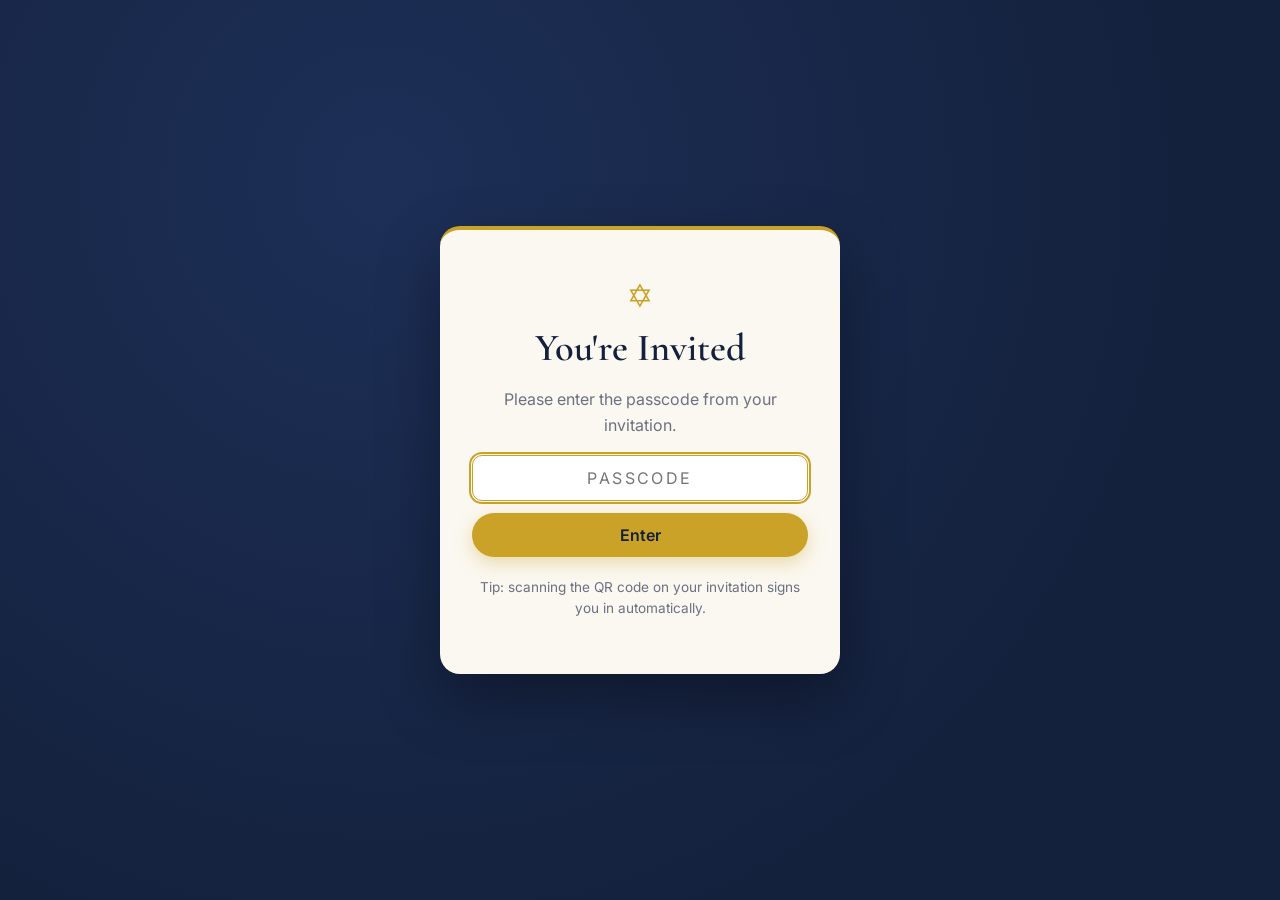
==== bar-mitzvah/index.html @ 8db835a4 "Add private bar mitzvah site with RSVP form, Google Sheets backend and QR code Passcode-gated event " ====
<!DOCTYPE html>
<html lang="en">
<head>
  <meta charset="utf-8" />
  <meta name="viewport" content="width=device-width, initial-scale=1" />
  <!-- Private event: keep out of search engines -->
  <meta name="robots" content="noindex, nofollow, noarchive" />
  <title>Bar Mitzvah</title>
  <link rel="preconnect" href="https://fonts.googleapis.com" />
  <link rel="preconnect" href="https://fonts.gstatic.com" crossorigin />
  <link href="https://fonts.googleapis.com/css2?family=Cormorant+Garamond:ital,wght@0,500;0,600;1,500&family=Inter:wght@400;500;600&display=swap" rel="stylesheet" />
  <link rel="stylesheet" href="styles.css" />
  <script src="config.js"></script>
</head>
<body>

  <!-- ============ ACCESS GATE ============ -->
  <div id="gate" class="gate" hidden>
    <div class="gate-card">
      <div class="star" aria-hidden="true">✡</div>
      <h1 class="gate-title">You're Invited</h1>
      <p class="gate-sub">Please enter the passcode from your invitation.</p>
      <form id="gate-form" autocomplete="off">
        <label for="passcode" class="sr-only">Passcode</label>
        <input id="passcode" type="text" placeholder="Passcode" autocapitalize="characters" required />
        <button type="submit" class="btn btn-gold">Enter</button>
        <p id="gate-error" class="gate-error" role="alert" hidden>That passcode didn't match. Please check your invitation.</p>
      </form>
      <p class="gate-hint">Tip: scanning the QR code on your invitation signs you in automatically.</p>
    </div>
  </div>

  <!-- ============ SITE ============ -->
  <div id="site" hidden>
    <nav class="nav">
      <a href="#top" class="nav-brand" data-bind="honoreeName"></a>
      <button class="nav-toggle" aria-label="Menu" aria-expanded="false">☰</button>
      <ul class="nav-links">
        <li><a href="#details">Details</a></li>
        <li><a href="#hotel">Hotel</a></li>
        <li><a href="#faq">FAQ</a></li>
        <li><a href="#rsvp" class="nav-cta">RSVP</a></li>
      </ul>
    </nav>

    <header id="top" class="hero">
      <div class="hero-inner">
        <p class="eyebrow">Please join us as</p>
        <h1 class="hero-name"><span data-bind="honoreeName"></span></h1>
        <p class="hebrew" data-bind="hebrewName"></p>
        <p class="hero-sub">is called to the Torah as a</p>
        <p class="hero-title">Bar Mitzvah</p>
        <div class="divider" aria-hidden="true"><span>✡</span></div>
        <p class="hero-date" data-bind="displayDate"></p>
        <div class="countdown" id="countdown" aria-live="polite"></div>
        <a href="#rsvp" class="btn btn-gold btn-lg">RSVP by <span data-bind="rsvpDeadline"></span></a>
        <p class="hosts">Together with his parents, <span data-bind="hostNames"></span></p>
      </div>
    </header>

    <main>
      <section id="details" class="section">
        <h2 class="section-title">The Details</h2>
        <div class="cards" id="event-cards"></div>
      </section>

      <section id="hotel" class="section section-alt">
        <h2 class="section-title">Accommodations</h2>
        <div class="hotel-card">
          <div>
            <h3 data-bind="hotel.name"></h3>
            <p class="muted" data-bind="hotel.address"></p>
            <ul class="hotel-facts">
              <li><strong>Group rate:</strong> <span data-bind="hotel.rate"></span></li>
              <li id="hotel-code-row"><strong>Group code:</strong> <code data-bind="hotel.groupCode"></code></li>
              <li><strong>Book by:</strong> <span data-bind="hotel.cutoff"></span></li>
            </ul>
            <p data-bind="hotel.note"></p>
          </div>
          <div class="hotel-action">
            <a id="hotel-link" class="btn btn-gold btn-lg" target="_blank" rel="noopener">Book at our rate</a>
            <p id="hotel-pending" class="muted small" hidden>Booking link coming soon — check back shortly.</p>
          </div>
        </div>
      </section>

      <section id="faq" class="section">
        <h2 class="section-title">Good to Know</h2>
        <div class="faq">
          <details><summary>What should I wear?</summary><p id="faq-attire"></p></details>
          <details><summary>Are children invited?</summary><p>Children named on your invitation are warmly welcome. Please include them in your RSVP so we can plan meals and seating.</p></details>
          <details><summary>I have a food allergy — what should I do?</summary><p>Please list every allergy and dietary need for each guest on the RSVP form. We share these directly with the caterer.</p></details>
          <details><summary>What about phones during the service?</summary><p>We kindly ask that phones be silenced and put away during the Shabbat service. Snap away at the party!</p></details>
          <details><summary>Can I change my RSVP?</summary><p>Yes — just submit the form again with the same email address and we'll use your most recent response.</p></details>
          <details><summary>Who do I contact with questions?</summary><p id="faq-contact"></p></details>
        </div>
      </section>

      <section id="rsvp" class="section section-alt">
        <h2 class="section-title">RSVP</h2>
        <p class="center muted">Kindly respond by <strong data-bind="rsvpDeadline"></strong></p>

        <form id="rsvp-form" class="rsvp" novalidate>
          <div class="grid-2">
            <label>Your name(s) as on the invitation
              <input name="partyName" required placeholder="e.g. The Goldberg Family" />
            </label>
            <label>Email
              <input name="email" type="email" required placeholder="you@example.com" />
            </label>
          </div>
          <label>Phone (optional)
            <input name="phone" type="tel" placeholder="(555) 555-5555" />
          </label>

          <fieldset class="attending">
            <legend>Will you be joining us?</legend>
            <label class="pill"><input type="radio" name="attending" value="Yes" required /> <span>Joyfully accepts</span></label>
            <label class="pill"><input type="radio" name="attending" value="No" /> <span>Regretfully declines</span></label>
          </fieldset>

          <div id="attending-yes" hidden>
            <fieldset class="events-pick">
              <legend>Which events will you attend?</legend>
              <div id="event-checkboxes"></div>
            </fieldset>

            <div class="guests-head">
              <h3>Guests in your party</h3>
              <p class="muted small">Add everyone who is coming, including yourself.</p>
            </div>
            <div id="guests"></div>
            <button type="button" id="add-guest" class="btn btn-outline">+ Add another guest</button>

            <div class="grid-2">
              <label>Staying at the hotel?
                <select name="hotel">
                  <option value="">Select…</option>
                  <option>Yes, at the group hotel</option>
                  <option>Yes, somewhere else</option>
                  <option>No, local</option>
                </select>
              </label>
              <label>Song request for the DJ
                <input name="song" placeholder="Get everyone dancing!" />
              </label>
            </div>
          </div>

          <label><span>A note for <span data-bind="honoreeName"></span> (optional)</span>
            <textarea name="message" rows="3" placeholder="Mazel tov!"></textarea>
          </label>

          <!-- honeypot: humans never see this -->
          <input type="text" name="website" class="hp" tabindex="-1" autocomplete="off" />

          <p id="rsvp-error" class="form-error" role="alert" hidden></p>
          <button type="submit" class="btn btn-gold btn-lg btn-block" id="rsvp-submit">Send RSVP</button>
          <p id="preview-note" class="muted small center" hidden>Preview mode: the RSVP destination isn't connected yet, so responses aren't saved.</p>
        </form>

        <div id="rsvp-thanks" class="thanks" hidden>
          <div class="star" aria-hidden="true">✡</div>
          <h3 id="thanks-title">Thank you!</h3>
          <p id="thanks-body"></p>
          <button type="button" class="btn btn-outline" id="rsvp-again">Edit or send another RSVP</button>
        </div>
      </section>
    </main>

    <footer class="footer">
      <p>With love, <span data-bind="hostNames"></span></p>
      <p class="small muted">Questions? <a id="footer-contact"></a></p>
    </footer>
  </div>

  <template id="guest-tpl">
    <div class="guest">
      <div class="guest-top">
        <strong class="guest-num"></strong>
        <button type="button" class="link remove-guest">Remove</button>
      </div>
      <div class="grid-2">
        <label>Full name
          <input class="g-name" required />
        </label>
        <label>Age group
          <select class="g-age">
            <option>Adult</option>
            <option>Teen (13–17)</option>
            <option>Child (under 13)</option>
          </select>
        </label>
      </div>
      <div class="diet">
        <span class="diet-label">Dietary needs</span>
        <div class="diet-opts"></div>
      </div>
      <label>Allergies or other restrictions
        <input class="g-allergy" placeholder="e.g. severe peanut allergy — carries EpiPen" />
      </label>
    </div>
  </template>

  <script src="app.js"></script>
</body>
</html>
---- bar-mitzvah/styles.css ----
:root {
  --navy: #14213d;
  --navy-2: #1d2f57;
  --gold: #c9a227;
  --gold-soft: #e9d79a;
  --cream: #fbf8f1;
  --ink: #1f2430;
  --muted: #6b7180;
  --line: #e6e0cf;
  --radius: 14px;
  --serif: "Cormorant Garamond", Georgia, serif;
  --sans: "Inter", system-ui, -apple-system, sans-serif;
}
* { box-sizing: border-box; }
html { scroll-behavior: smooth; }
body { margin: 0; font-family: var(--sans); color: var(--ink); background: var(--cream); line-height: 1.6; }
a { color: var(--navy-2); }
.sr-only { position: absolute; width: 1px; height: 1px; overflow: hidden; clip: rect(0 0 0 0); }
.muted { color: var(--muted); }
.small { font-size: .875rem; }
.center { text-align: center; }
[hidden] { display: none !important; }

/* Buttons */
.btn { display: inline-block; border: 0; cursor: pointer; font: 600 1rem var(--sans); padding: .75rem 1.4rem; border-radius: 999px; text-decoration: none; transition: transform .15s, box-shadow .15s, background .15s; }
.btn:hover { transform: translateY(-1px); }
.btn-gold { background: var(--gold); color: var(--navy); box-shadow: 0 6px 18px rgba(201,162,39,.35); }
.btn-gold:hover { background: #d8b23a; }
.btn-outline { background: transparent; border: 1.5px solid var(--navy-2); color: var(--navy-2); }
.btn-lg { padding: .95rem 1.8rem; font-size: 1.05rem; }
.btn-block { width: 100%; }
.btn[disabled] { opacity: .6; cursor: wait; transform: none; }
.link { background: none; border: 0; color: var(--muted); cursor: pointer; text-decoration: underline; font: inherit; font-size: .85rem; }

/* Gate */
.gate { min-height: 100vh; display: grid; place-items: center; padding: 1.5rem;
  background: radial-gradient(circle at 30% 20%, var(--navy-2), var(--navy) 70%); }
.gate-card { background: var(--cream); border-radius: 20px; padding: 2.5rem 2rem; max-width: 400px; width: 100%; text-align: center; box-shadow: 0 25px 60px rgba(0,0,0,.35); border-top: 4px solid var(--gold); }
.gate-title { font: 600 2.4rem var(--serif); margin: .25rem 0; color: var(--navy); }
.gate-sub, .gate-hint { color: var(--muted); }
.gate-hint { font-size: .85rem; margin-top: 1.25rem; }
.gate form { display: flex; flex-direction: column; gap: .75rem; margin-top: 1rem; }
.gate input { text-align: center; letter-spacing: .15em; text-transform: uppercase; }
.gate-error, .form-error { color: #b3261e; font-size: .9rem; margin: 0; }
.star { font-size: 2rem; color: var(--gold); }

/* Nav */
.nav { position: sticky; top: 0; z-index: 10; display: flex; align-items: center; justify-content: space-between; padding: .8rem 1.5rem; background: rgba(20,33,61,.96); backdrop-filter: blur(6px); }
.nav-brand { font: 600 1.4rem var(--serif); color: var(--gold-soft); text-decoration: none; }
.nav-links { display: flex; gap: 1.5rem; list-style: none; margin: 0; padding: 0; align-items: center; }
.nav-links a { color: #fff; text-decoration: none; font-size: .95rem; }
.nav-links a:hover { color: var(--gold-soft); }
.nav-cta { background: var(--gold); color: var(--navy) !important; padding: .4rem 1rem; border-radius: 999px; font-weight: 600; }
.nav-toggle { display: none; background: none; border: 0; color: #fff; font-size: 1.5rem; cursor: pointer; }

/* Hero */
.hero { color: #fff; text-align: center; padding: 5rem 1.5rem 4.5rem;
  background:
    radial-gradient(circle at 50% 0%, rgba(201,162,39,.18), transparent 55%),
    linear-gradient(180deg, var(--navy) 0%, var(--navy-2) 100%); }
.hero-inner { max-width: 720px; margin: 0 auto; }
.eyebrow, .hero-sub { text-transform: uppercase; letter-spacing: .2em; font-size: .8rem; color: var(--gold-soft); margin: 0; }
.hero-name { font: 600 clamp(3.5rem, 12vw, 6.5rem)/1 var(--serif); margin: .6rem 0 .2rem; }
.hebrew { font-size: 1.6rem; color: var(--gold-soft); margin: 0 0 1rem; direction: rtl; }
.hero-title { font: italic 500 clamp(2rem, 6vw, 3rem) var(--serif); color: var(--gold); margin: .3rem 0 0; }
.divider { display: flex; align-items: center; gap: 1rem; max-width: 260px; margin: 1.5rem auto; color: var(--gold); }
.divider::before, .divider::after { content: ""; flex: 1; height: 1px; background: var(--gold); opacity: .6; }
.hero-date { font: 500 1.6rem var(--serif); margin: 0 0 1.25rem; }
.countdown { display: flex; justify-content: center; gap: .75rem; margin-bottom: 2rem; flex-wrap: wrap; }
.countdown div { min-width: 72px; padding: .6rem .5rem; border: 1px solid rgba(233,215,154,.35); border-radius: 10px; }
.countdown b { display: block; font: 600 1.8rem var(--serif); color: var(--gold-soft); }
.countdown span { font-size: .7rem; letter-spacing: .15em; text-transform: uppercase; opacity: .8; }
.hosts { margin-top: 1.75rem; font-family: var(--serif); font-size: 1.2rem; font-style: italic; opacity: .9; }

/* Sections */
.section { padding: 4.5rem 1.5rem; max-width: 980px; margin: 0 auto; }
.section-alt { max-width: none; background: #fff; border-top: 1px solid var(--line); border-bottom: 1px solid var(--line); }
.section-alt > * { max-width: 760px; margin-left: auto; margin-right: auto; }
.section-title { font: 600 2.6rem var(--serif); text-align: center; color: var(--navy); margin: 0 0 2rem; }
.section-title::after { content: ""; display: block; width: 60px; height: 2px; background: var(--gold); margin: .6rem auto 0; }

.cards { display: grid; grid-template-columns: repeat(auto-fit, minmax(280px, 1fr)); gap: 1.5rem; }
.card { background: #fff; border: 1px solid var(--line); border-radius: var(--radius); padding: 1.75rem; border-top: 4px solid var(--gold); }
.card h3 { font: 600 1.7rem var(--serif); color: var(--navy); margin: 0 0 .25rem; }
.card .when { font-weight: 600; color: var(--navy-2); margin: 0 0 1rem; }
.card .venue { font-weight: 600; margin: 0; }
.card p { margin: .25rem 0; }
.card .attire { margin-top: 1rem; font-size: .9rem; padding: .5rem .75rem; background: var(--cream); border-radius: 8px; }
.card .map { display: inline-block; margin-top: .75rem; font-size: .9rem; font-weight: 600; }

.hotel-card { display: grid; grid-template-columns: 1fr auto; gap: 2rem; align-items: center; background: var(--cream); border: 1px solid var(--line); border-radius: var(--radius); padding: 2rem; }
.hotel-card h3 { font: 600 1.8rem var(--serif); color: var(--navy); margin: 0; }
.hotel-facts { list-style: none; padding: 0; margin: 1rem 0; }
.hotel-facts li { padding: .2rem 0; }
.hotel-facts code { background: #fff; border: 1px dashed var(--gold); padding: .1rem .5rem; border-radius: 6px; font-size: .95rem; }
.hotel-action { text-align: center; }

.faq details { background: #fff; border: 1px solid var(--line); border-radius: 10px; margin-bottom: .75rem; padding: 0 1.25rem; max-width: 760px; margin-left: auto; margin-right: auto; }
.faq summary { cursor: pointer; font-weight: 600; padding: 1rem 0; color: var(--navy); }
.faq details p { margin: 0 0 1rem; color: var(--muted); }

/* Form */
.rsvp { display: flex; flex-direction: column; gap: 1.1rem; margin-top: 1.5rem; }
.rsvp label { display: flex; flex-direction: column; gap: .35rem; font-size: .9rem; font-weight: 500; }
input, select, textarea { font: 400 1rem var(--sans); padding: .75rem .9rem; border: 1px solid #d5cfbd; border-radius: 10px; background: #fff; color: var(--ink); width: 100%; }
input:focus, select:focus, textarea:focus { outline: 2px solid var(--gold); outline-offset: 1px; border-color: var(--gold); }
.invalid { border-color: #b3261e !important; background: #fff6f5; }
.grid-2 { display: grid; grid-template-columns: 1fr 1fr; gap: 1rem; }
fieldset { border: 0; padding: 0; margin: 0; }
legend { font-weight: 600; margin-bottom: .6rem; color: var(--navy); }
.attending { display: flex; gap: .75rem; flex-wrap: wrap; }
.attending legend { width: 100%; }
.pill { flex-direction: row !important; align-items: center; cursor: pointer; }
.pill input { width: auto; position: absolute; opacity: 0; }
.pill span { padding: .7rem 1.3rem; border: 1.5px solid #d5cfbd; border-radius: 999px; background: #fff; transition: all .15s; }
.pill input:checked + span { background: var(--navy); color: #fff; border-color: var(--navy); }
.pill input:focus-visible + span { outline: 2px solid var(--gold); }
#attending-yes { display: flex; flex-direction: column; gap: 1.1rem; }
.events-pick #event-checkboxes { display: flex; flex-wrap: wrap; gap: .5rem 1.5rem; }
.check { flex-direction: row !important; align-items: center; gap: .45rem !important; font-weight: 400 !important; cursor: pointer; }
.check input { width: auto; accent-color: var(--navy); }
.guests-head h3 { font: 600 1.5rem var(--serif); color: var(--navy); margin: 0; }
.guests-head p { margin: 0; }
.guest { background: var(--cream); border: 1px solid var(--line); border-radius: var(--radius); padding: 1.25rem; display: flex; flex-direction: column; gap: .9rem; margin-bottom: 1rem; }
.guest-top { display: flex; justify-content: space-between; align-items: center; color: var(--navy); }
.guest:only-child .remove-guest { display: none; }
.diet-label { font-size: .9rem; font-weight: 500; }
.diet-opts { display: flex; flex-wrap: wrap; gap: .4rem 1.1rem; margin-top: .4rem; }
.hp { position: absolute; left: -9999px; }

.thanks { text-align: center; padding: 2.5rem 1rem; }
.thanks h3 { font: 600 2.2rem var(--serif); color: var(--navy); margin: .25rem 0; }

.footer { text-align: center; padding: 2.5rem 1rem; background: var(--navy); color: #fff; font-family: var(--serif); font-size: 1.2rem; }
.footer a { color: var(--gold-soft); font-family: var(--sans); }
.footer p { margin: .3rem 0; }

@media (max-width: 700px) {
  .nav-toggle { display: block; }
  .nav-links { display: none; position: absolute; top: 100%; left: 0; right: 0; flex-direction: column; background: var(--navy); padding: 1rem 0 1.25rem; gap: 1rem; }
  .nav-links.open { display: flex; }
  .grid-2, .hotel-card { grid-template-columns: 1fr; }
  .section { padding: 3.5rem 1.1rem; }
  .hero { padding: 3.5rem 1.1rem; }
}

/* fixes */
.section-alt > .section-title { margin: 0 auto 2rem; }
section[id] { scroll-margin-top: 60px; }
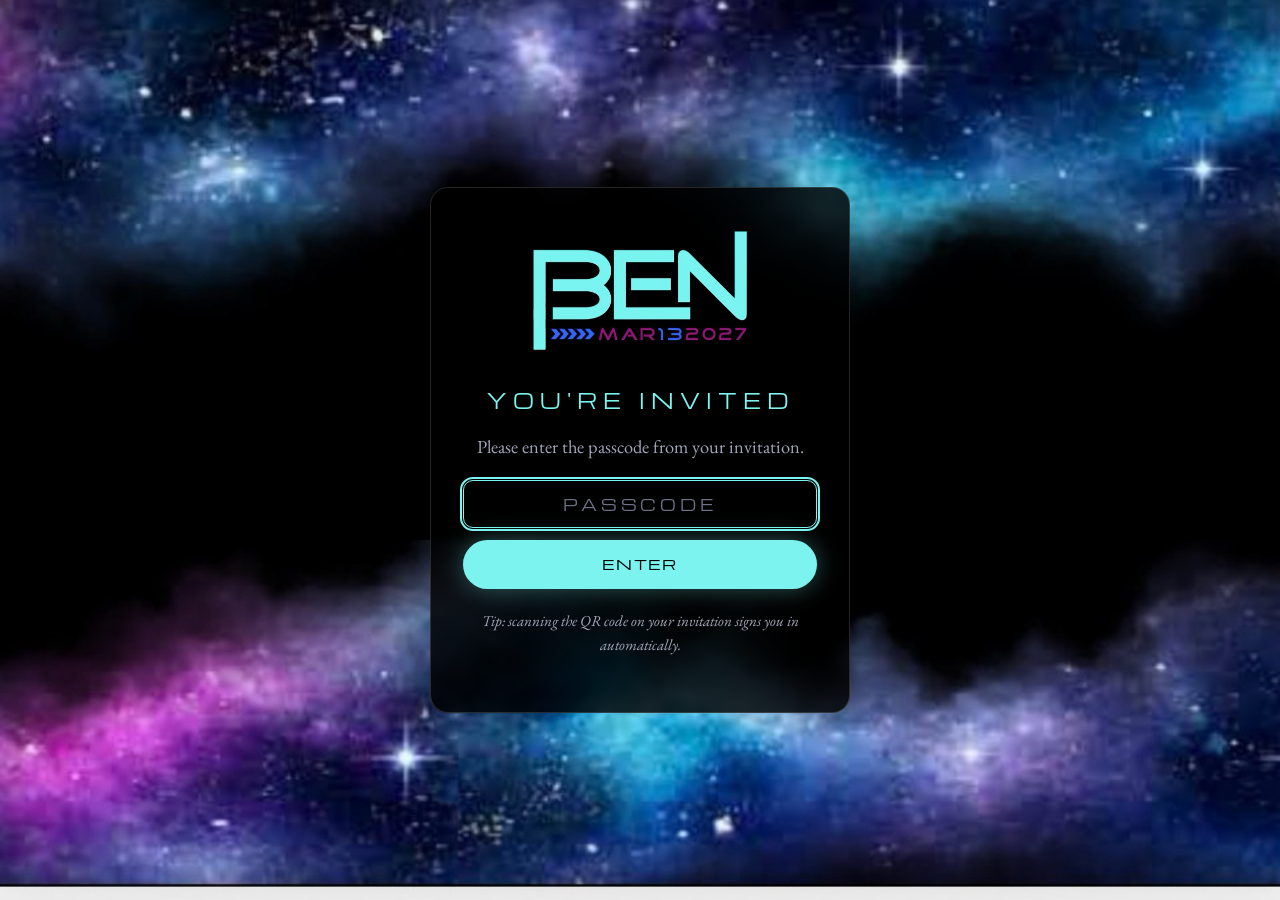
==== commit 806db3da: "Restyle bar mitzvah site to match invitation suite and add real event details Black/galaxy theme wit" ====
--- a/bar-mitzvah/index.html
+++ b/bar-mitzvah/index.html
@@ -4,11 +4,12 @@
   <meta charset="utf-8" />
   <meta name="viewport" content="width=device-width, initial-scale=1" />
   <!-- Private event: keep out of search engines -->
+  <meta name="theme-color" content="#000000" />
   <meta name="robots" content="noindex, nofollow, noarchive" />
   <title>Bar Mitzvah</title>
   <link rel="preconnect" href="https://fonts.googleapis.com" />
   <link rel="preconnect" href="https://fonts.gstatic.com" crossorigin />
-  <link href="https://fonts.googleapis.com/css2?family=Cormorant+Garamond:ital,wght@0,500;0,600;1,500&family=Inter:wght@400;500;600&display=swap" rel="stylesheet" />
+  <link href="https://fonts.googleapis.com/css2?family=Michroma&family=EB+Garamond:ital,wght@0,400;0,500;0,600;1,400&display=swap" rel="stylesheet" />
   <link rel="stylesheet" href="styles.css" />
   <script src="config.js"></script>
 </head>
@@ -17,13 +18,13 @@
   <!-- ============ ACCESS GATE ============ -->
   <div id="gate" class="gate" hidden>
     <div class="gate-card">
-      <div class="star" aria-hidden="true">✡</div>
+      <img src="assets/ben-logo.png" alt="Ben — March 13, 2027" class="gate-logo" />
       <h1 class="gate-title">You're Invited</h1>
       <p class="gate-sub">Please enter the passcode from your invitation.</p>
       <form id="gate-form" autocomplete="off">
         <label for="passcode" class="sr-only">Passcode</label>
         <input id="passcode" type="text" placeholder="Passcode" autocapitalize="characters" required />
-        <button type="submit" class="btn btn-gold">Enter</button>
+        <button type="submit" class="btn btn-cyan">Enter</button>
         <p id="gate-error" class="gate-error" role="alert" hidden>That passcode didn't match. Please check your invitation.</p>
       </form>
       <p class="gate-hint">Tip: scanning the QR code on your invitation signs you in automatically.</p>
@@ -33,7 +34,7 @@
   <!-- ============ SITE ============ -->
   <div id="site" hidden>
     <nav class="nav">
-      <a href="#top" class="nav-brand" data-bind="honoreeName"></a>
+      <a href="#top" class="nav-brand"><img src="assets/ben-logo.png" alt="Ben" /></a>
       <button class="nav-toggle" aria-label="Menu" aria-expanded="false">☰</button>
       <ul class="nav-links">
         <li><a href="#details">Details</a></li>
@@ -45,16 +46,16 @@
 
     <header id="top" class="hero">
       <div class="hero-inner">
-        <p class="eyebrow">Please join us as</p>
-        <h1 class="hero-name"><span data-bind="honoreeName"></span></h1>
+        <p class="serif-caps">The honor of your presence<br />is joyfully requested as our son</p>
+        <h1 class="hero-name"><span data-bind="honoreeName"></span><small data-bind="honoreeMiddleName"></small></h1>
         <p class="hebrew" data-bind="hebrewName"></p>
-        <p class="hero-sub">is called to the Torah as a</p>
+        <p class="serif-caps">is called to the Torah as a</p>
         <p class="hero-title">Bar Mitzvah</p>
-        <div class="divider" aria-hidden="true"><span>✡</span></div>
-        <p class="hero-date" data-bind="displayDate"></p>
+        <p class="serif-caps hero-date" data-bind="displayDate"></p>
+        <div class="chevrons" aria-hidden="true">&laquo;&laquo;&laquo;&nbsp;&raquo;&raquo;&raquo;</div>
         <div class="countdown" id="countdown" aria-live="polite"></div>
-        <a href="#rsvp" class="btn btn-gold btn-lg">RSVP by <span data-bind="rsvpDeadline"></span></a>
-        <p class="hosts">Together with his parents, <span data-bind="hostNames"></span></p>
+        <a href="#rsvp" class="btn btn-cyan btn-lg">RSVP by <span data-bind="rsvpDeadline"></span></a>
+        <p class="serif-caps hosts" data-bind="hostNames"></p>
       </div>
     </header>
 
@@ -71,15 +72,15 @@
             <h3 data-bind="hotel.name"></h3>
             <p class="muted" data-bind="hotel.address"></p>
             <ul class="hotel-facts">
-              <li><strong>Group rate:</strong> <span data-bind="hotel.rate"></span></li>
-              <li id="hotel-code-row"><strong>Group code:</strong> <code data-bind="hotel.groupCode"></code></li>
-              <li><strong>Book by:</strong> <span data-bind="hotel.cutoff"></span></li>
+              <li data-needs="hotel.rate"><strong>Group rate:</strong> <span data-bind="hotel.rate"></span></li>
+              <li data-needs="hotel.groupCode"><strong>Group code:</strong> <code data-bind="hotel.groupCode"></code></li>
+              <li data-needs="hotel.cutoff"><strong>Book by:</strong> <span data-bind="hotel.cutoff"></span></li>
             </ul>
             <p data-bind="hotel.note"></p>
           </div>
           <div class="hotel-action">
-            <a id="hotel-link" class="btn btn-gold btn-lg" target="_blank" rel="noopener">Book at our rate</a>
-            <p id="hotel-pending" class="muted small" hidden>Booking link coming soon — check back shortly.</p>
+            <a id="hotel-link" class="btn btn-cyan btn-lg" target="_blank" rel="noopener">Book at our rate</a>
+            <p id="hotel-pending" class="muted small" hidden>Hotel details and booking link coming soon — check back shortly.</p>
           </div>
         </div>
       </section>
@@ -147,7 +148,7 @@
             </div>
           </div>
 
-          <label><span>A note for <span data-bind="honoreeName"></span> (optional)</span>
+          <label><span>A note for <span data-bind="honoreeNickname"></span> (optional)</span>
             <textarea name="message" rows="3" placeholder="Mazel tov!"></textarea>
           </label>
 
@@ -155,12 +156,12 @@
           <input type="text" name="website" class="hp" tabindex="-1" autocomplete="off" />
 
           <p id="rsvp-error" class="form-error" role="alert" hidden></p>
-          <button type="submit" class="btn btn-gold btn-lg btn-block" id="rsvp-submit">Send RSVP</button>
+          <button type="submit" class="btn btn-cyan btn-lg btn-block" id="rsvp-submit">Send RSVP</button>
           <p id="preview-note" class="muted small center" hidden>Preview mode: the RSVP destination isn't connected yet, so responses aren't saved.</p>
         </form>
 
         <div id="rsvp-thanks" class="thanks" hidden>
-          <div class="star" aria-hidden="true">✡</div>
+          <div class="chevrons" aria-hidden="true">&laquo;&laquo;&laquo;&nbsp;&raquo;&raquo;&raquo;</div>
           <h3 id="thanks-title">Thank you!</h3>
           <p id="thanks-body"></p>
           <button type="button" class="btn btn-outline" id="rsvp-again">Edit or send another RSVP</button>
@@ -169,7 +170,8 @@
     </main>
 
     <footer class="footer">
-      <p>With love, <span data-bind="hostNames"></span></p>
+      <img src="assets/ben-logo.png" alt="Ben" class="footer-logo" />
+      <p class="serif-caps">With love, <span data-bind="hostNames"></span></p>
       <p class="small muted">Questions? <a id="footer-contact"></a></p>
     </footer>
   </div>
--- a/bar-mitzvah/styles.css
+++ b/bar-mitzvah/styles.css
@@ -1,149 +1,182 @@
+/* Theme matched to the invitation suite: black card, galaxy watercolor
+   bands, cyan geometric display type, letter-spaced serif caps. */
 :root {
-  --navy: #14213d;
-  --navy-2: #1d2f57;
-  --gold: #c9a227;
-  --gold-soft: #e9d79a;
-  --cream: #fbf8f1;
-  --ink: #1f2430;
-  --muted: #6b7180;
-  --line: #e6e0cf;
-  --radius: 14px;
-  --serif: "Cormorant Garamond", Georgia, serif;
-  --sans: "Inter", system-ui, -apple-system, sans-serif;
+  --black: #000;
+  --panel: #07070d;
+  --panel-2: #0d0d18;
+  --cyan: #7cf3ee;
+  --cyan-dim: rgba(124, 243, 238, .35);
+  --magenta: #b4329f;
+  --blue: #3b5cf6;
+  --white: #f4f4f7;
+  --muted: #a3a6b8;
+  --line: rgba(255, 255, 255, .14);
+  --radius: 12px;
+  --display: "Michroma", "Eurostile", "Arial Black", sans-serif;
+  --serif: "EB Garamond", Garamond, Georgia, serif;
 }
 * { box-sizing: border-box; }
 html { scroll-behavior: smooth; }
-body { margin: 0; font-family: var(--sans); color: var(--ink); background: var(--cream); line-height: 1.6; }
-a { color: var(--navy-2); }
+body { margin: 0; font: 400 1.15rem/1.6 var(--serif); color: var(--white); background: var(--black); }
+a { color: var(--cyan); }
+::selection { background: var(--magenta); color: #fff; }
 .sr-only { position: absolute; width: 1px; height: 1px; overflow: hidden; clip: rect(0 0 0 0); }
 .muted { color: var(--muted); }
-.small { font-size: .875rem; }
+.small { font-size: .95rem; }
 .center { text-align: center; }
 [hidden] { display: none !important; }
 
+/* Shared type */
+.serif-caps { font-family: var(--serif); text-transform: uppercase; letter-spacing: .14em; font-size: .95rem; line-height: 1.75; margin: 0; }
+.chevrons { font-family: var(--display); color: var(--cyan); letter-spacing: -.05em; font-size: 1.1rem; margin: 1.1rem 0; }
+.chevrons::first-letter { color: var(--cyan); }
+
+/* Galaxy bands (artwork from the invitation) */
+.galaxy-top, .galaxy-bottom { position: relative; }
+.galaxy-top::before, .galaxy-bottom::after {
+  content: ""; position: absolute; left: 0; right: 0; height: 330px; pointer-events: none; z-index: 0;
+  background-repeat: no-repeat; background-size: cover;
+}
+.galaxy-top::before { top: 0; background-image: url("assets/galaxy-top.jpg"); background-position: center top; }
+.galaxy-bottom::after { bottom: 0; background-image: url("assets/galaxy-bottom.jpg"); background-position: center bottom; }
+.galaxy-top > *, .galaxy-bottom > * { position: relative; z-index: 1; }
+
 /* Buttons */
-.btn { display: inline-block; border: 0; cursor: pointer; font: 600 1rem var(--sans); padding: .75rem 1.4rem; border-radius: 999px; text-decoration: none; transition: transform .15s, box-shadow .15s, background .15s; }
+.btn { display: inline-block; border: 0; cursor: pointer; font: 400 .85rem var(--display); letter-spacing: .12em; text-transform: uppercase; padding: .9rem 1.5rem; border-radius: 999px; text-decoration: none; transition: transform .15s, box-shadow .15s, background .15s; }
 .btn:hover { transform: translateY(-1px); }
-.btn-gold { background: var(--gold); color: var(--navy); box-shadow: 0 6px 18px rgba(201,162,39,.35); }
-.btn-gold:hover { background: #d8b23a; }
-.btn-outline { background: transparent; border: 1.5px solid var(--navy-2); color: var(--navy-2); }
-.btn-lg { padding: .95rem 1.8rem; font-size: 1.05rem; }
+.btn-cyan { background: var(--cyan); color: #000; box-shadow: 0 0 24px rgba(124,243,238,.35); }
+.btn-cyan:hover { box-shadow: 0 0 34px rgba(124,243,238,.6); }
+.btn-outline { background: transparent; border: 1px solid var(--cyan); color: var(--cyan); }
+.btn-lg { padding: 1.05rem 1.9rem; font-size: .9rem; }
 .btn-block { width: 100%; }
 .btn[disabled] { opacity: .6; cursor: wait; transform: none; }
-.link { background: none; border: 0; color: var(--muted); cursor: pointer; text-decoration: underline; font: inherit; font-size: .85rem; }
+.link { background: none; border: 0; color: var(--muted); cursor: pointer; text-decoration: underline; font: inherit; font-size: .9rem; }
 
 /* Gate */
-.gate { min-height: 100vh; display: grid; place-items: center; padding: 1.5rem;
-  background: radial-gradient(circle at 30% 20%, var(--navy-2), var(--navy) 70%); }
-.gate-card { background: var(--cream); border-radius: 20px; padding: 2.5rem 2rem; max-width: 400px; width: 100%; text-align: center; box-shadow: 0 25px 60px rgba(0,0,0,.35); border-top: 4px solid var(--gold); }
-.gate-title { font: 600 2.4rem var(--serif); margin: .25rem 0; color: var(--navy); }
+.gate { min-height: 100vh; display: grid; place-items: center; padding: 1.5rem; background: var(--black) url("assets/galaxy-top.jpg") center top / 100% auto no-repeat; position: relative; }
+.gate::after { content: ""; position: absolute; inset: auto 0 0 0; height: 40vh; background: url("assets/galaxy-bottom.jpg") center bottom / cover no-repeat; pointer-events: none; }
+.gate-card { position: relative; z-index: 1; background: rgba(0,0,0,.82); border: 1px solid var(--line); border-radius: 18px; padding: 2.5rem 2rem; max-width: 420px; width: 100%; text-align: center; backdrop-filter: blur(4px); }
+.gate-logo { width: 220px; max-width: 70%; }
+.gate-title { font: 400 1.25rem var(--display); letter-spacing: .3em; text-transform: uppercase; margin: 1.5rem 0 .25rem; color: var(--cyan); }
 .gate-sub, .gate-hint { color: var(--muted); }
-.gate-hint { font-size: .85rem; margin-top: 1.25rem; }
+.gate-hint { font-size: .95rem; margin-top: 1.25rem; font-style: italic; }
 .gate form { display: flex; flex-direction: column; gap: .75rem; margin-top: 1rem; }
-.gate input { text-align: center; letter-spacing: .15em; text-transform: uppercase; }
-.gate-error, .form-error { color: #b3261e; font-size: .9rem; margin: 0; }
-.star { font-size: 2rem; color: var(--gold); }
+.gate input { text-align: center; letter-spacing: .25em; text-transform: uppercase; font-family: var(--display); font-size: .95rem; }
+.gate-error, .form-error { color: #ff7aa8; font-size: 1rem; margin: 0; }
 
 /* Nav */
-.nav { position: sticky; top: 0; z-index: 10; display: flex; align-items: center; justify-content: space-between; padding: .8rem 1.5rem; background: rgba(20,33,61,.96); backdrop-filter: blur(6px); }
-.nav-brand { font: 600 1.4rem var(--serif); color: var(--gold-soft); text-decoration: none; }
-.nav-links { display: flex; gap: 1.5rem; list-style: none; margin: 0; padding: 0; align-items: center; }
-.nav-links a { color: #fff; text-decoration: none; font-size: .95rem; }
-.nav-links a:hover { color: var(--gold-soft); }
-.nav-cta { background: var(--gold); color: var(--navy) !important; padding: .4rem 1rem; border-radius: 999px; font-weight: 600; }
-.nav-toggle { display: none; background: none; border: 0; color: #fff; font-size: 1.5rem; cursor: pointer; }
+.nav { position: sticky; top: 0; z-index: 10; display: flex; align-items: center; justify-content: space-between; padding: .55rem 1.5rem; background: rgba(0,0,0,.88); backdrop-filter: blur(8px); border-bottom: 1px solid var(--line); }
+.nav-brand img { height: 38px; display: block; }
+.nav-links { display: flex; gap: 1.75rem; list-style: none; margin: 0; padding: 0; align-items: center; }
+.nav-links a { color: var(--white); text-decoration: none; font: 400 .72rem var(--display); letter-spacing: .18em; text-transform: uppercase; }
+.nav-links a:hover { color: var(--cyan); }
+.nav-cta { background: var(--cyan); color: #000 !important; padding: .5rem 1rem; border-radius: 999px; }
+.nav-toggle { display: none; background: none; border: 0; color: var(--cyan); font-size: 1.6rem; cursor: pointer; }
 
-/* Hero */
-.hero { color: #fff; text-align: center; padding: 5rem 1.5rem 4.5rem;
-  background:
-    radial-gradient(circle at 50% 0%, rgba(201,162,39,.18), transparent 55%),
-    linear-gradient(180deg, var(--navy) 0%, var(--navy-2) 100%); }
-.hero-inner { max-width: 720px; margin: 0 auto; }
-.eyebrow, .hero-sub { text-transform: uppercase; letter-spacing: .2em; font-size: .8rem; color: var(--gold-soft); margin: 0; }
-.hero-name { font: 600 clamp(3.5rem, 12vw, 6.5rem)/1 var(--serif); margin: .6rem 0 .2rem; }
-.hebrew { font-size: 1.6rem; color: var(--gold-soft); margin: 0 0 1rem; direction: rtl; }
-.hero-title { font: italic 500 clamp(2rem, 6vw, 3rem) var(--serif); color: var(--gold); margin: .3rem 0 0; }
-.divider { display: flex; align-items: center; gap: 1rem; max-width: 260px; margin: 1.5rem auto; color: var(--gold); }
-.divider::before, .divider::after { content: ""; flex: 1; height: 1px; background: var(--gold); opacity: .6; }
-.hero-date { font: 500 1.6rem var(--serif); margin: 0 0 1.25rem; }
-.countdown { display: flex; justify-content: center; gap: .75rem; margin-bottom: 2rem; flex-wrap: wrap; }
-.countdown div { min-width: 72px; padding: .6rem .5rem; border: 1px solid rgba(233,215,154,.35); border-radius: 10px; }
-.countdown b { display: block; font: 600 1.8rem var(--serif); color: var(--gold-soft); }
-.countdown span { font-size: .7rem; letter-spacing: .15em; text-transform: uppercase; opacity: .8; }
-.hosts { margin-top: 1.75rem; font-family: var(--serif); font-size: 1.2rem; font-style: italic; opacity: .9; }
+/* Hero — mirrors the invitation's center panel */
+.hero { text-align: center; padding: 9.5rem 1.5rem 10rem; position: relative; background: var(--black); overflow: hidden; }
+.hero::before, .hero::after { content: ""; position: absolute; left: 0; right: 0; height: 300px; background-repeat: no-repeat; background-size: cover; pointer-events: none; }
+.hero::before { top: 0; background-image: url("assets/galaxy-top.jpg"); background-position: center top; }
+.hero::after { bottom: 0; background-image: url("assets/galaxy-bottom.jpg"); background-position: center bottom; }
+.hero-inner { position: relative; z-index: 1; max-width: 760px; margin: 0 auto; }
+.hero-name { font: 400 clamp(2.6rem, 9vw, 5.2rem)/1.05 var(--display); color: var(--cyan); margin: 1.4rem 0 .4rem; letter-spacing: .02em; text-transform: uppercase; text-shadow: 0 0 30px rgba(124,243,238,.25); }
+.hero-name small { display: block; font-size: .5em; letter-spacing: .35em; margin-top: .2em; padding-left: .35em; }
+.hebrew { font-size: 1.7rem; margin: .25rem 0 .75rem; direction: rtl; color: var(--white); }
+.hero-title { font: 400 clamp(1.5rem, 4.5vw, 2.2rem) var(--display); color: var(--cyan); letter-spacing: .12em; text-transform: uppercase; margin: .6rem 0 .5rem; }
+.hero-date { font-size: 1rem; }
+.countdown { display: flex; justify-content: center; gap: .75rem; margin: .5rem 0 2rem; flex-wrap: wrap; }
+.countdown div { min-width: 82px; padding: .7rem .5rem; border: 1px solid var(--cyan-dim); border-radius: 10px; background: rgba(0,0,0,.55); }
+.countdown b { display: block; font: 400 1.6rem var(--display); color: var(--cyan); }
+.countdown span { font: 400 .6rem var(--display); letter-spacing: .2em; text-transform: uppercase; color: var(--muted); }
+.hosts { margin-top: 2rem; }
 
 /* Sections */
-.section { padding: 4.5rem 1.5rem; max-width: 980px; margin: 0 auto; }
-.section-alt { max-width: none; background: #fff; border-top: 1px solid var(--line); border-bottom: 1px solid var(--line); }
+.section { padding: 5rem 1.5rem; max-width: 1000px; margin: 0 auto; }
+.section-alt { max-width: none; background: var(--panel); border-top: 1px dashed var(--line); border-bottom: 1px dashed var(--line); }
 .section-alt > * { max-width: 760px; margin-left: auto; margin-right: auto; }
-.section-title { font: 600 2.6rem var(--serif); text-align: center; color: var(--navy); margin: 0 0 2rem; }
-.section-title::after { content: ""; display: block; width: 60px; height: 2px; background: var(--gold); margin: .6rem auto 0; }
+.section-title { font: 400 clamp(1.4rem, 4vw, 2rem) var(--display); letter-spacing: .45em; padding-left: .45em; text-transform: uppercase; text-align: center; color: var(--cyan); margin: 0 0 2.5rem; }
+.section-alt > .section-title { margin: 0 auto 2.5rem; }
+.section-title::after { content: "««« »»»"; display: block; font-size: .7rem; letter-spacing: -.05em; margin-top: .9rem; padding-right: .45em; }
+section[id] { scroll-margin-top: 60px; }
 
-.cards { display: grid; grid-template-columns: repeat(auto-fit, minmax(280px, 1fr)); gap: 1.5rem; }
-.card { background: #fff; border: 1px solid var(--line); border-radius: var(--radius); padding: 1.75rem; border-top: 4px solid var(--gold); }
-.card h3 { font: 600 1.7rem var(--serif); color: var(--navy); margin: 0 0 .25rem; }
-.card .when { font-weight: 600; color: var(--navy-2); margin: 0 0 1rem; }
-.card .venue { font-weight: 600; margin: 0; }
+.cards { display: grid; grid-template-columns: repeat(auto-fit, minmax(290px, 1fr)); gap: 1.5rem; }
+.card { background: var(--panel-2); border: 1px solid var(--line); border-radius: var(--radius); padding: 2rem 1.75rem; text-align: center; position: relative; overflow: hidden; }
+.card::before { content: ""; position: absolute; inset: 0 0 auto 0; height: 3px; background: linear-gradient(90deg, var(--blue), var(--cyan), var(--magenta)); }
+.card h3 { font: 400 1.15rem var(--display); letter-spacing: .3em; text-transform: uppercase; color: var(--cyan); margin: 0 0 1rem; }
+.card .when { font-family: var(--serif); text-transform: uppercase; letter-spacing: .12em; font-size: .95rem; margin: 0 0 1rem; }
+.card .venue { text-transform: uppercase; letter-spacing: .12em; font-size: .95rem; margin: 0; }
 .card p { margin: .25rem 0; }
-.card .attire { margin-top: 1rem; font-size: .9rem; padding: .5rem .75rem; background: var(--cream); border-radius: 8px; }
-.card .map { display: inline-block; margin-top: .75rem; font-size: .9rem; font-weight: 600; }
+.card .attire { margin-top: 1.1rem; font-style: italic; color: var(--white); }
+.card .attire strong { font-style: normal; font-weight: 400; color: var(--muted); }
+.card .map { display: inline-block; margin-top: 1rem; font: 400 .7rem var(--display); letter-spacing: .15em; text-transform: uppercase; }
 
-.hotel-card { display: grid; grid-template-columns: 1fr auto; gap: 2rem; align-items: center; background: var(--cream); border: 1px solid var(--line); border-radius: var(--radius); padding: 2rem; }
-.hotel-card h3 { font: 600 1.8rem var(--serif); color: var(--navy); margin: 0; }
+.hotel-card { display: grid; grid-template-columns: 1fr auto; gap: 2rem; align-items: center; background: var(--panel-2); border: 1px solid var(--line); border-radius: var(--radius); padding: 2rem; }
+.hotel-card h3 { font: 400 1.1rem var(--display); letter-spacing: .15em; text-transform: uppercase; color: var(--cyan); margin: 0; }
 .hotel-facts { list-style: none; padding: 0; margin: 1rem 0; }
+.hotel-facts:not(:has(li:not([hidden]))) { display: none; }
 .hotel-facts li { padding: .2rem 0; }
-.hotel-facts code { background: #fff; border: 1px dashed var(--gold); padding: .1rem .5rem; border-radius: 6px; font-size: .95rem; }
+.hotel-facts code { border: 1px dashed var(--cyan); color: var(--cyan); padding: .1rem .5rem; border-radius: 6px; font: .9rem var(--display); }
 .hotel-action { text-align: center; }
 
-.faq details { background: #fff; border: 1px solid var(--line); border-radius: 10px; margin-bottom: .75rem; padding: 0 1.25rem; max-width: 760px; margin-left: auto; margin-right: auto; }
-.faq summary { cursor: pointer; font-weight: 600; padding: 1rem 0; color: var(--navy); }
+.faq details { background: var(--panel-2); border: 1px solid var(--line); border-radius: 10px; margin: 0 auto .75rem; padding: 0 1.25rem; max-width: 760px; }
+.faq summary { cursor: pointer; padding: 1rem 0; color: var(--white); font-size: 1.15rem; }
+.faq summary::marker { color: var(--cyan); }
+.faq details[open] summary { color: var(--cyan); }
 .faq details p { margin: 0 0 1rem; color: var(--muted); }
 
 /* Form */
-.rsvp { display: flex; flex-direction: column; gap: 1.1rem; margin-top: 1.5rem; }
-.rsvp label { display: flex; flex-direction: column; gap: .35rem; font-size: .9rem; font-weight: 500; }
-input, select, textarea { font: 400 1rem var(--sans); padding: .75rem .9rem; border: 1px solid #d5cfbd; border-radius: 10px; background: #fff; color: var(--ink); width: 100%; }
-input:focus, select:focus, textarea:focus { outline: 2px solid var(--gold); outline-offset: 1px; border-color: var(--gold); }
-.invalid { border-color: #b3261e !important; background: #fff6f5; }
+.rsvp { display: flex; flex-direction: column; gap: 1.2rem; margin-top: 1.75rem; }
+.rsvp label { display: flex; flex-direction: column; gap: .4rem; font-size: 1.05rem; }
+input, select, textarea { font: 400 1.05rem var(--serif); padding: .75rem .9rem; border: 1px solid rgba(255,255,255,.22); border-radius: 10px; background: #000; color: var(--white); width: 100%; }
+input::placeholder, textarea::placeholder { color: #6e7185; }
+select { color-scheme: dark; }
+input:focus, select:focus, textarea:focus { outline: 2px solid var(--cyan); outline-offset: 1px; border-color: var(--cyan); }
+.invalid { border-color: #ff7aa8 !important; background: #1a0710 !important; }
 .grid-2 { display: grid; grid-template-columns: 1fr 1fr; gap: 1rem; }
 fieldset { border: 0; padding: 0; margin: 0; }
-legend { font-weight: 600; margin-bottom: .6rem; color: var(--navy); }
+legend { font: 400 .8rem var(--display); letter-spacing: .18em; text-transform: uppercase; margin-bottom: .75rem; color: var(--cyan); }
 .attending { display: flex; gap: .75rem; flex-wrap: wrap; }
 .attending legend { width: 100%; }
-.pill { flex-direction: row !important; align-items: center; cursor: pointer; }
+.pill { flex-direction: row !important; align-items: center; cursor: pointer; position: relative; }
 .pill input { width: auto; position: absolute; opacity: 0; }
-.pill span { padding: .7rem 1.3rem; border: 1.5px solid #d5cfbd; border-radius: 999px; background: #fff; transition: all .15s; }
-.pill input:checked + span { background: var(--navy); color: #fff; border-color: var(--navy); }
-.pill input:focus-visible + span { outline: 2px solid var(--gold); }
-#attending-yes { display: flex; flex-direction: column; gap: 1.1rem; }
+.pill span { padding: .7rem 1.4rem; border: 1px solid rgba(255,255,255,.3); border-radius: 999px; transition: all .15s; }
+.pill input:checked + span { background: var(--cyan); color: #000; border-color: var(--cyan); }
+.pill input:focus-visible + span { outline: 2px solid var(--magenta); }
+#attending-yes { display: flex; flex-direction: column; gap: 1.2rem; }
 .events-pick #event-checkboxes { display: flex; flex-wrap: wrap; gap: .5rem 1.5rem; }
-.check { flex-direction: row !important; align-items: center; gap: .45rem !important; font-weight: 400 !important; cursor: pointer; }
-.check input { width: auto; accent-color: var(--navy); }
-.guests-head h3 { font: 600 1.5rem var(--serif); color: var(--navy); margin: 0; }
+.check { flex-direction: row !important; align-items: center; gap: .5rem !important; cursor: pointer; font-size: 1rem !important; }
+.check input { width: auto; accent-color: var(--cyan); }
+.guests-head h3 { font: 400 .95rem var(--display); letter-spacing: .2em; text-transform: uppercase; color: var(--cyan); margin: 0 0 .25rem; }
 .guests-head p { margin: 0; }
-.guest { background: var(--cream); border: 1px solid var(--line); border-radius: var(--radius); padding: 1.25rem; display: flex; flex-direction: column; gap: .9rem; margin-bottom: 1rem; }
-.guest-top { display: flex; justify-content: space-between; align-items: center; color: var(--navy); }
+.guest { background: var(--panel-2); border: 1px solid var(--line); border-left: 3px solid var(--magenta); border-radius: var(--radius); padding: 1.25rem; display: flex; flex-direction: column; gap: .9rem; margin-bottom: 1rem; }
+.guest-top { display: flex; justify-content: space-between; align-items: center; }
+.guest-num { font: 400 .75rem var(--display); letter-spacing: .2em; text-transform: uppercase; }
 .guest:only-child .remove-guest { display: none; }
-.diet-label { font-size: .9rem; font-weight: 500; }
+.diet-label { font-size: 1.05rem; }
 .diet-opts { display: flex; flex-wrap: wrap; gap: .4rem 1.1rem; margin-top: .4rem; }
 .hp { position: absolute; left: -9999px; }
 
 .thanks { text-align: center; padding: 2.5rem 1rem; }
-.thanks h3 { font: 600 2.2rem var(--serif); color: var(--navy); margin: .25rem 0; }
+.thanks h3 { font: 400 1.3rem var(--display); letter-spacing: .15em; text-transform: uppercase; color: var(--cyan); margin: .25rem 0 .75rem; }
 
-.footer { text-align: center; padding: 2.5rem 1rem; background: var(--navy); color: #fff; font-family: var(--serif); font-size: 1.2rem; }
-.footer a { color: var(--gold-soft); font-family: var(--sans); }
+.footer { text-align: center; padding: 4rem 1rem 13rem; position: relative; background: var(--black); overflow: hidden; }
+.footer::after { content: ""; position: absolute; left: 0; right: 0; bottom: 0; height: 300px; background: url("assets/galaxy-bottom.jpg") center bottom / cover no-repeat; pointer-events: none; }
+.footer > * { position: relative; z-index: 1; }
+.footer-logo { width: 150px; margin-bottom: 1rem; }
 .footer p { margin: .3rem 0; }
 
 @media (max-width: 700px) {
+  body { font-size: 1.08rem; }
   .nav-toggle { display: block; }
-  .nav-links { display: none; position: absolute; top: 100%; left: 0; right: 0; flex-direction: column; background: var(--navy); padding: 1rem 0 1.25rem; gap: 1rem; }
+  .nav-links { display: none; position: absolute; top: 100%; left: 0; right: 0; flex-direction: column; background: #000; padding: 1rem 0 1.25rem; gap: 1.1rem; border-bottom: 1px solid var(--line); }
   .nav-links.open { display: flex; }
   .grid-2, .hotel-card { grid-template-columns: 1fr; }
-  .section { padding: 3.5rem 1.1rem; }
-  .hero { padding: 3.5rem 1.1rem; }
+  .section { padding: 3.75rem 1.1rem; }
+  .hero { padding: 7rem 1.1rem 8rem; }
+  .hero::before, .hero::after { height: 200px; }
+  .serif-caps { font-size: .85rem; letter-spacing: .1em; }
+  .section-title { letter-spacing: .3em; padding-left: .3em; }
 }
-
-/* fixes */
-.section-alt > .section-title { margin: 0 auto 2rem; }
-section[id] { scroll-margin-top: 60px; }
+@media (max-width: 420px) {
+  .hero .btn-lg { font-size: .7rem; padding: 1rem 1.2rem; letter-spacing: .08em; }
+}
